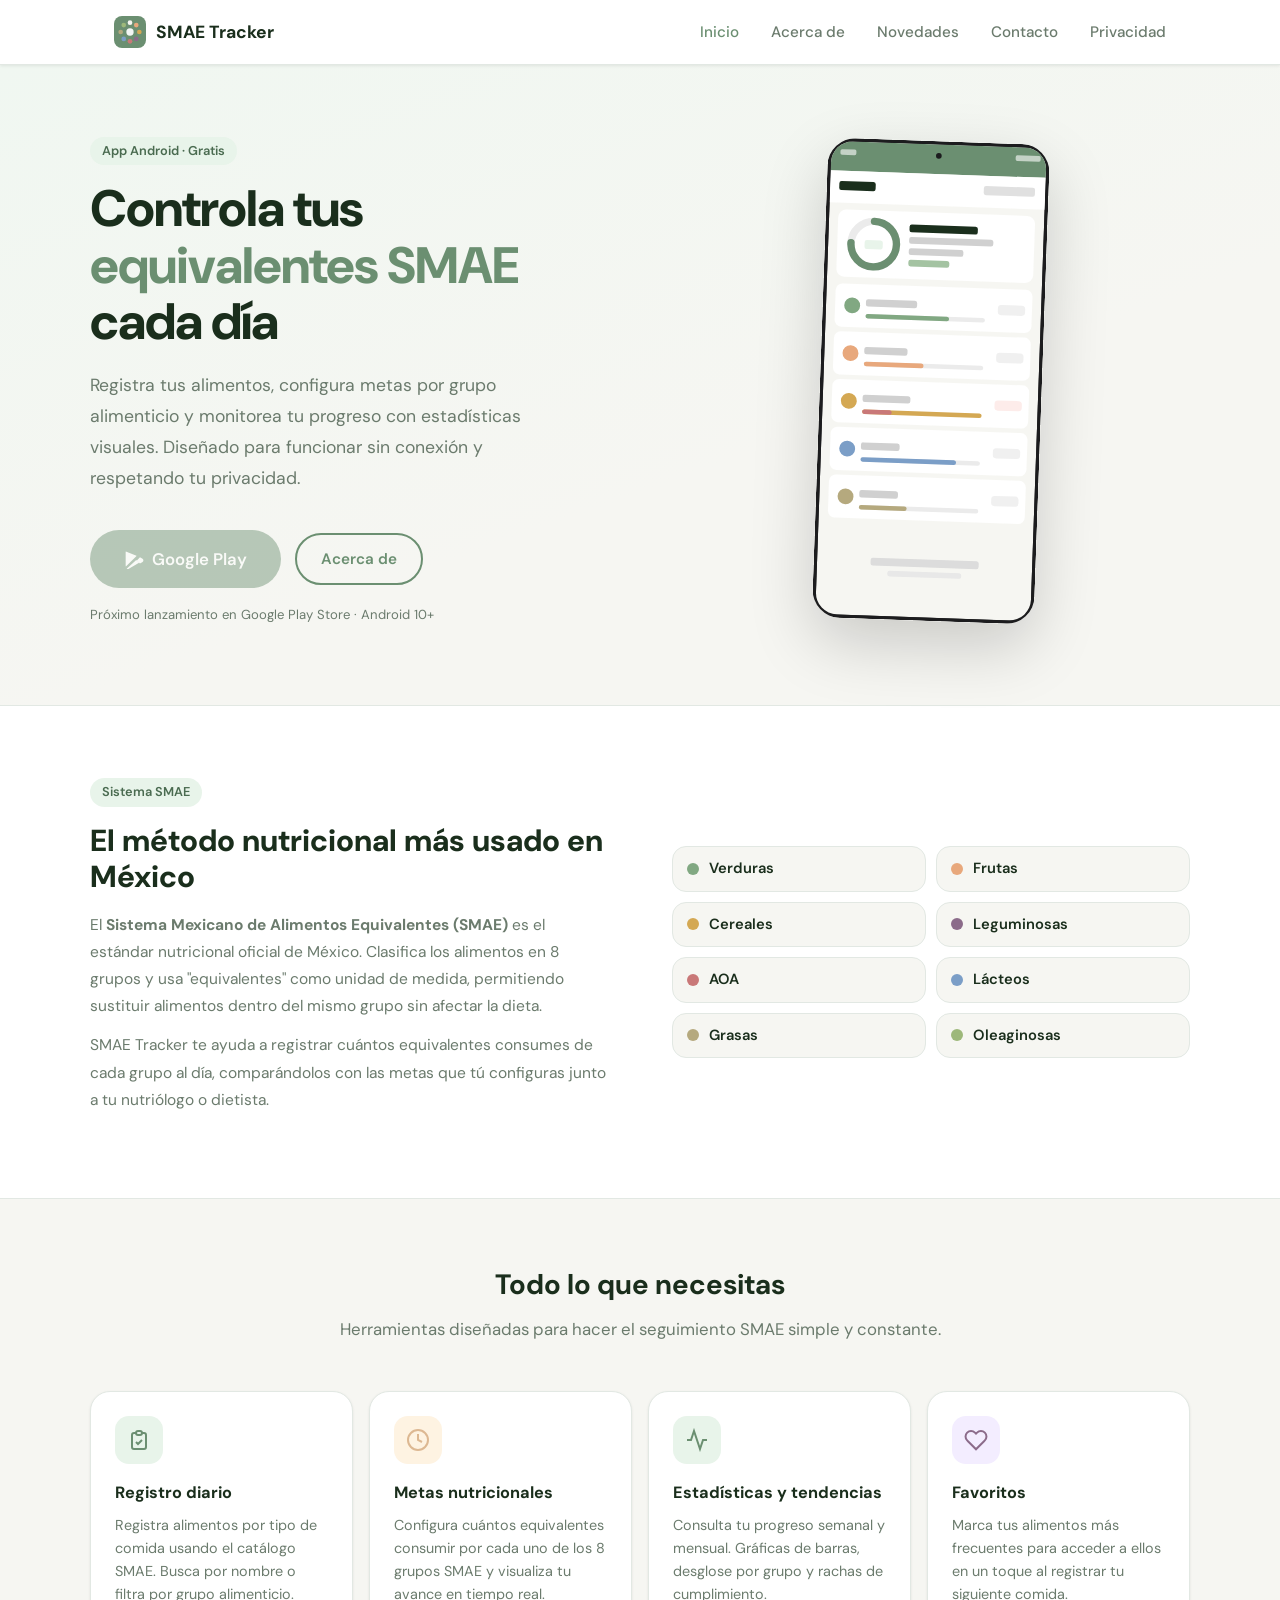
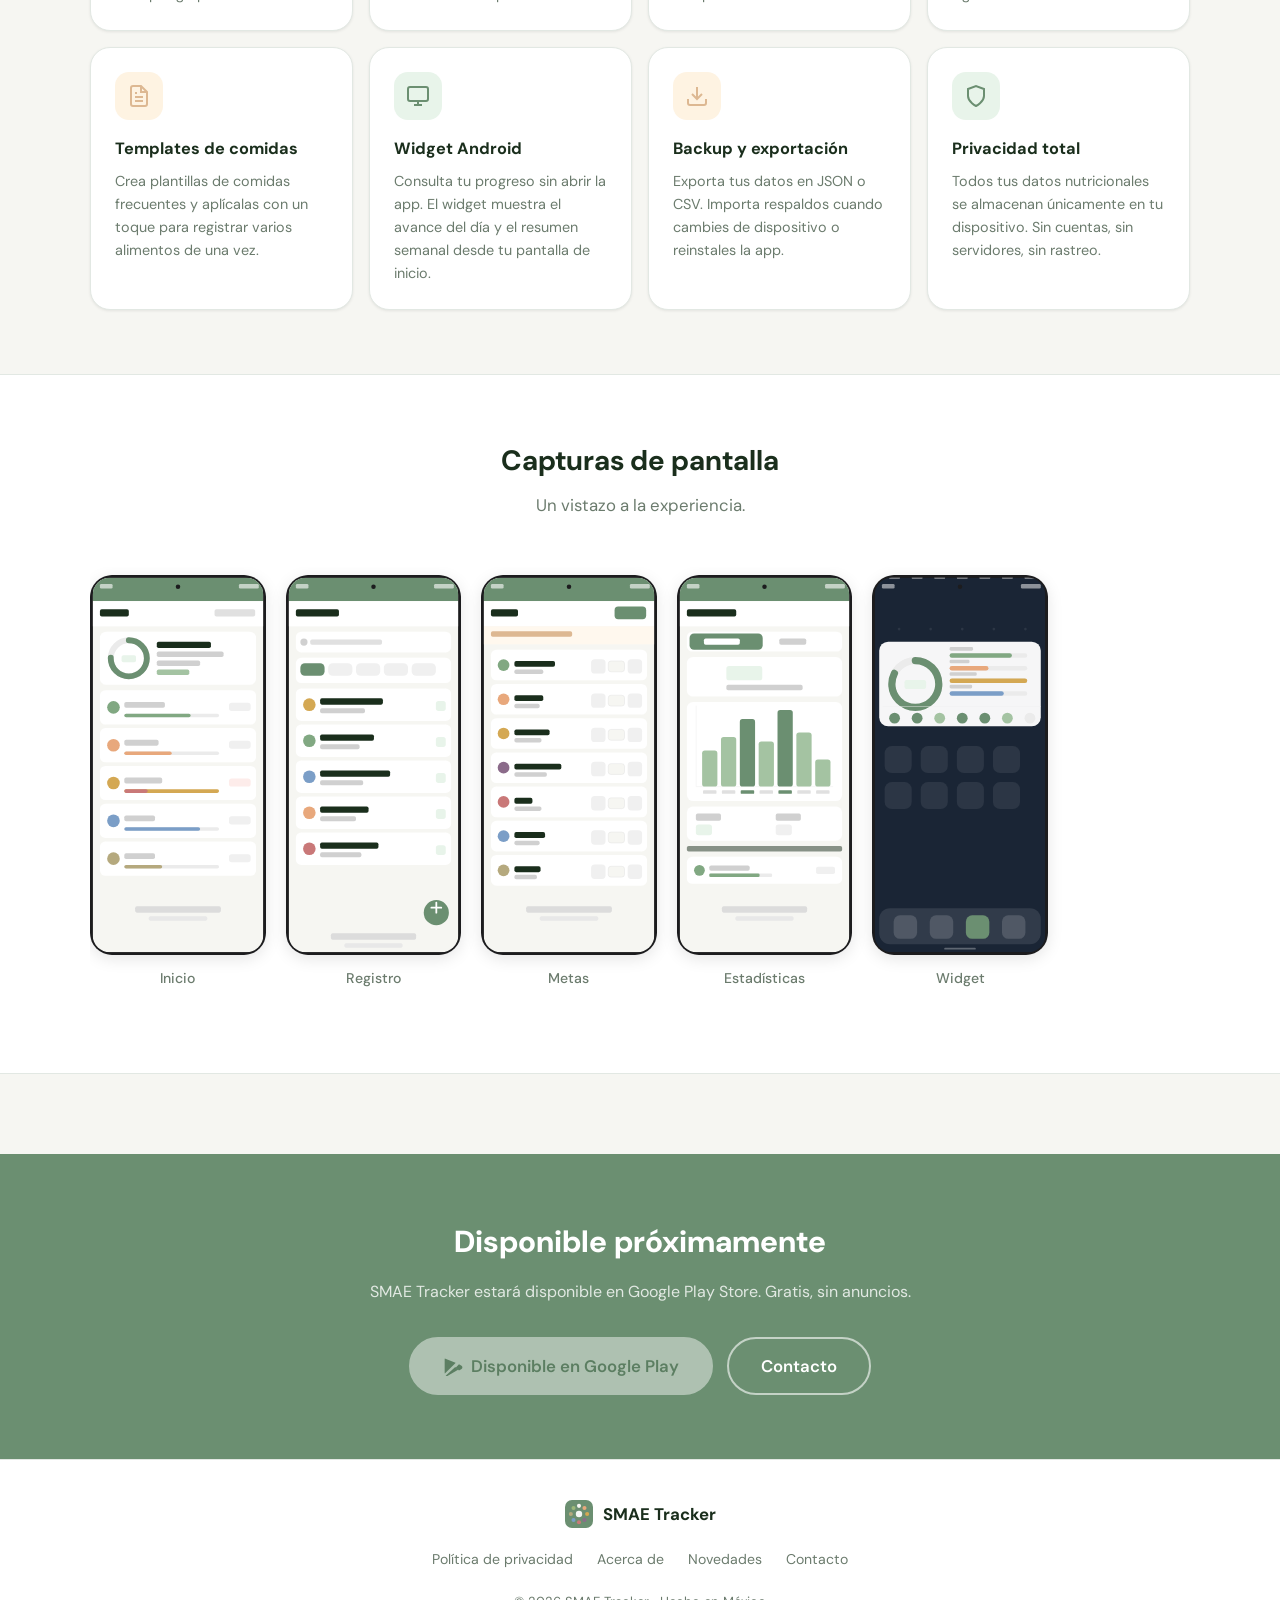
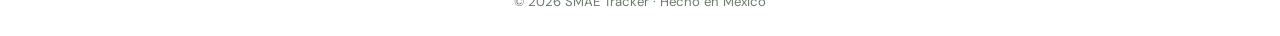
==== gh-pages/index.html @ 31b7265b "Epic 26 | Sitio Web Público y GitHub Pages" ====
<!DOCTYPE html>
<html lang="es">
<head>
  <meta charset="UTF-8"/>
  <meta name="viewport" content="width=device-width, initial-scale=1.0"/>
  <title>SMAE Tracker — Controla tus equivalentes SMAE</title>
  <meta name="description" content="Aplicación Android para el seguimiento diario de alimentos usando el Sistema Mexicano de Alimentos Equivalentes (SMAE). Metas, estadísticas y widget."/>
  <link rel="icon" type="image/svg+xml" href="assets/favicon.svg"/>
  <link rel="stylesheet" href="css/styles.css"/>
  <style>
    /* ── Hero ───────────────────────────────────────────────────────────────── */
    .hero {
      padding: 72px 24px 80px;
      background: linear-gradient(160deg, #f0f7f1 0%, var(--surface) 60%);
    }
    .hero__inner {
      max-width: 1100px; margin: 0 auto;
      display: grid; grid-template-columns: 1fr 1fr;
      align-items: center; gap: 64px;
    }
    .hero__title {
      font-size: clamp(2.2rem, 5vw, 3.2rem);
      font-weight: 800; line-height: 1.1;
      margin-bottom: 20px;
      letter-spacing: -1px;
    }
    .hero__title span { color: var(--sage); }
    .hero__desc {
      font-size: 1.1rem; color: var(--text-muted);
      line-height: 1.75; margin-bottom: 36px; max-width: 480px;
    }
    .hero__actions { display: flex; align-items: center; gap: 14px; flex-wrap: wrap; }
    .hero__note { font-size: .82rem; color: var(--text-muted); margin-top: 16px; }
    .hero__mockup {
      display: flex; justify-content: center; align-items: center;
    }
    .hero__mockup img {
      height: 480px; border-radius: 28px;
      box-shadow: 0 24px 64px rgba(0,0,0,.18);
      transform: rotate(2deg);
      transition: transform .3s;
    }
    .hero__mockup img:hover { transform: rotate(0deg) scale(1.02); }

    /* ── SMAE section ───────────────────────────────────────────────────────── */
    .smae-section {
      background: white;
      padding: 72px 24px;
      border-top: 1px solid var(--border);
      border-bottom: 1px solid var(--border);
    }
    .smae-section__inner { max-width: 1100px; margin: 0 auto; }
    .smae-layout {
      display: grid; grid-template-columns: 1fr 1fr;
      align-items: center; gap: 64px;
    }
    .smae-text h2 { font-size: 1.9rem; font-weight: 800; margin-bottom: 16px; line-height: 1.2; }
    .smae-text p  { font-size: .97rem; color: var(--text-muted); line-height: 1.75; margin-bottom: 12px; }
    .groups-grid {
      display: grid; grid-template-columns: repeat(2, 1fr); gap: 10px;
    }
    .group-chip {
      display: flex; align-items: center; gap: 10px;
      background: var(--surface); border-radius: var(--radius-md);
      padding: 10px 14px; border: 1px solid var(--border);
    }
    .group-dot { width: 12px; height: 12px; border-radius: 50%; flex-shrink: 0; }
    .group-chip__name { font-size: .92rem; font-weight: 600; }

    /* ── Features ───────────────────────────────────────────────────────────── */
    .features-grid {
      display: grid;
      grid-template-columns: repeat(auto-fill, minmax(260px, 1fr));
      gap: 16px;
    }
    .feature-card {
      background: white; border-radius: var(--radius-lg);
      padding: 24px; box-shadow: var(--shadow-sm);
      border: 1px solid var(--border);
      transition: box-shadow .2s, transform .15s;
    }
    .feature-card:hover { box-shadow: var(--shadow-md); transform: translateY(-2px); }
    .feature-card__icon {
      width: 48px; height: 48px; border-radius: 14px;
      display: flex; align-items: center; justify-content: center;
      margin-bottom: 16px;
    }
    .feature-card h3 { font-size: 1.02rem; font-weight: 700; margin-bottom: 8px; }
    .feature-card p  { font-size: .9rem; color: var(--text-muted); line-height: 1.6; }

    /* ── Screenshots ────────────────────────────────────────────────────────── */
    .screenshots-track {
      display: flex; gap: 20px;
      overflow-x: auto; padding: 8px 0 20px;
      scroll-snap-type: x mandatory;
      scrollbar-width: none;
    }
    .screenshots-track::-webkit-scrollbar { display: none; }
    .screenshot-item { flex: 0 0 auto; scroll-snap-align: start; text-align: center; }
    .screenshot-item img {
      height: 380px; border-radius: 22px;
      box-shadow: var(--shadow-md);
      transition: transform .2s;
    }
    .screenshot-item img:hover { transform: scale(1.02); }
    .screenshot-item p {
      margin-top: 12px; font-size: .88rem;
      color: var(--text-muted); font-weight: 500;
    }

    /* ── CTA banner ─────────────────────────────────────────────────────────── */
    .cta-banner {
      background: var(--sage);
      padding: 64px 24px; text-align: center;
      margin-top: 80px;
    }
    .cta-banner h2 { font-size: 1.9rem; font-weight: 800; color: white; margin-bottom: 12px; }
    .cta-banner p  { font-size: 1rem; color: rgba(255,255,255,.8); margin-bottom: 32px; }
    .btn--white {
      background: white; color: var(--sage-dark);
      border-color: white;
    }
    .btn--white:hover { background: var(--surface); }
    .btn--white-outline {
      border-color: rgba(255,255,255,.6); color: white; background: transparent;
    }
    .btn--white-outline:hover { background: rgba(255,255,255,.1); }

    /* ── Responsive ─────────────────────────────────────────────────────────── */
    @media (max-width: 860px) {
      .hero__inner   { grid-template-columns: 1fr; gap: 48px; }
      .hero__mockup  { order: -1; }
      .hero__mockup img { height: 340px; transform: none; }
      .hero__title   { font-size: 2.2rem; }
      .smae-layout   { grid-template-columns: 1fr; gap: 40px; }
    }
    @media (max-width: 480px) {
      .hero { padding: 48px 20px 56px; }
      .hero__mockup img { height: 280px; }
      .groups-grid { grid-template-columns: 1fr 1fr; }
      .cta-banner { padding: 48px 20px; }
      .cta-banner h2 { font-size: 1.5rem; }
    }
  </style>
</head>
<body>

  <!-- ── Nav ─────────────────────────────────────────────────────────────── -->
  <nav class="nav">
    <div class="nav__inner">
      <a href="index.html" class="nav__brand">
        <img src="assets/logo.svg" alt="SMAE Tracker"/>
        SMAE Tracker
      </a>
      <ul class="nav__links">
        <li><a href="index.html"          data-nav>Inicio</a></li>
        <li><a href="about.html"          data-nav>Acerca de</a></li>
        <li><a href="changelog.html"      data-nav>Novedades</a></li>
        <li><a href="contact.html"        data-nav>Contacto</a></li>
        <li><a href="privacy-policy.html" data-nav>Privacidad</a></li>
      </ul>
      <button class="nav__toggle" id="nav-toggle" aria-label="Menú" aria-expanded="false">
        <svg width="22" height="22" fill="none" stroke="currentColor" stroke-width="2" stroke-linecap="round">
          <line x1="3" y1="6"  x2="19" y2="6"/>
          <line x1="3" y1="11" x2="19" y2="11"/>
          <line x1="3" y1="16" x2="19" y2="16"/>
        </svg>
      </button>
    </div>
    <div class="nav__mobile" id="nav-mobile">
      <a href="index.html"          data-nav>Inicio</a>
      <a href="about.html"          data-nav>Acerca de</a>
      <a href="changelog.html"      data-nav>Novedades</a>
      <a href="contact.html"        data-nav>Contacto</a>
      <a href="privacy-policy.html" data-nav>Privacidad</a>
    </div>
  </nav>

  <main>

    <!-- ── Hero ──────────────────────────────────────────────────────────── -->
    <section class="hero">
      <div class="hero__inner">
        <div class="hero__text">
          <div class="badge">App Android · Gratis</div>
          <h1 class="hero__title">
            Controla tus<br/>
            <span>equivalentes SMAE</span><br/>
            cada día
          </h1>
          <p class="hero__desc">
            Registra tus alimentos, configura metas por grupo alimenticio
            y monitorea tu progreso con estadísticas visuales.
            Diseñado para funcionar sin conexión y respetando tu privacidad.
          </p>
          <div class="hero__actions">
            <a href="#" class="btn btn--primary btn--lg btn--disabled" aria-disabled="true">
              <svg width="20" height="20" viewBox="0 0 24 24" fill="currentColor">
                <path d="M3.18 23.76a2.5 2.5 0 0 0 2.59-.14L18.1 16.5l-3.4-3.4-11.52 10.66zm-1-20.8C2.07 3.4 2 3.9 2 4.42v15.16c0 .52.07 1 .18 1.44l.07.07L15.07 8.26l-.07-.06L2.18 2.96zm20.07 8.7-3.07-1.74-3.74 3.74 3.74 3.74 3.1-1.76a2.5 2.5 0 0 0 0-4z"/>
              </svg>
              Google Play
            </a>
            <a href="about.html" class="btn btn--outline">Acerca de</a>
          </div>
          <p class="hero__note">Próximo lanzamiento en Google Play Store · Android 10+</p>
        </div>

        <div class="hero__mockup">
          <img src="assets/screenshots/dashboard.svg" alt="SMAE Tracker — Pantalla de inicio"/>
        </div>
      </div>
    </section>

    <!-- ── ¿Qué es SMAE? ──────────────────────────────────────────────────── -->
    <section class="smae-section">
      <div class="smae-section__inner">
        <div class="smae-layout">

          <div class="smae-text">
            <div class="badge">Sistema SMAE</div>
            <h2>El método nutricional más usado en México</h2>
            <p>
              El <strong>Sistema Mexicano de Alimentos Equivalentes (SMAE)</strong> es
              el estándar nutricional oficial de México. Clasifica los alimentos en
              8 grupos y usa "equivalentes" como unidad de medida, permitiendo sustituir
              alimentos dentro del mismo grupo sin afectar la dieta.
            </p>
            <p>
              SMAE Tracker te ayuda a registrar cuántos equivalentes consumes de cada
              grupo al día, comparándolos con las metas que tú configuras junto a
              tu nutriólogo o dietista.
            </p>
          </div>

          <div class="groups-grid">
            <div class="group-chip">
              <div class="group-dot" style="background:#81A882;"></div>
              <span class="group-chip__name">Verduras</span>
            </div>
            <div class="group-chip">
              <div class="group-dot" style="background:#E8A87C;"></div>
              <span class="group-chip__name">Frutas</span>
            </div>
            <div class="group-chip">
              <div class="group-dot" style="background:#D4A853;"></div>
              <span class="group-chip__name">Cereales</span>
            </div>
            <div class="group-chip">
              <div class="group-dot" style="background:#8B6B8A;"></div>
              <span class="group-chip__name">Leguminosas</span>
            </div>
            <div class="group-chip">
              <div class="group-dot" style="background:#C97878;"></div>
              <span class="group-chip__name">AOA</span>
            </div>
            <div class="group-chip">
              <div class="group-dot" style="background:#7B9EC7;"></div>
              <span class="group-chip__name">Lácteos</span>
            </div>
            <div class="group-chip">
              <div class="group-dot" style="background:#B5A97E;"></div>
              <span class="group-chip__name">Grasas</span>
            </div>
            <div class="group-chip">
              <div class="group-dot" style="background:#9DB87A;"></div>
              <span class="group-chip__name">Oleaginosas</span>
            </div>
          </div>

        </div>
      </div>
    </section>

    <!-- ── Features ──────────────────────────────────────────────────────── -->
    <section class="section">
      <div class="section__inner">
        <h2 class="section__title">Todo lo que necesitas</h2>
        <p class="section__subtitle">Herramientas diseñadas para hacer el seguimiento SMAE simple y constante.</p>

        <div class="features-grid">

          <div class="feature-card">
            <div class="feature-card__icon" style="background:#E8F4EA;">
              <svg width="24" height="24" fill="none" stroke="#6B8F71" stroke-width="2" viewBox="0 0 24 24">
                <path d="M9 5H7a2 2 0 00-2 2v12a2 2 0 002 2h10a2 2 0 002-2V7a2 2 0 00-2-2h-2M9 5a2 2 0 002 2h2a2 2 0 002-2M9 5a2 2 0 012-2h2a2 2 0 012 2m-6 9l2 2 4-4"/>
              </svg>
            </div>
            <h3>Registro diario</h3>
            <p>Registra alimentos por tipo de comida usando el catálogo SMAE. Busca por nombre o filtra por grupo alimenticio.</p>
          </div>

          <div class="feature-card">
            <div class="feature-card__icon" style="background:#FEF3E2;">
              <svg width="24" height="24" fill="none" stroke="#DDB892" stroke-width="2" viewBox="0 0 24 24">
                <circle cx="12" cy="12" r="10"/>
                <path d="M12 6v6l4 2"/>
              </svg>
            </div>
            <h3>Metas nutricionales</h3>
            <p>Configura cuántos equivalentes consumir por cada uno de los 8 grupos SMAE y visualiza tu avance en tiempo real.</p>
          </div>

          <div class="feature-card">
            <div class="feature-card__icon" style="background:#E8F4EA;">
              <svg width="24" height="24" fill="none" stroke="#6B8F71" stroke-width="2" viewBox="0 0 24 24">
                <polyline points="22 12 18 12 15 21 9 3 6 12 2 12"/>
              </svg>
            </div>
            <h3>Estadísticas y tendencias</h3>
            <p>Consulta tu progreso semanal y mensual. Gráficas de barras, desglose por grupo y rachas de cumplimiento.</p>
          </div>

          <div class="feature-card">
            <div class="feature-card__icon" style="background:#F3EDFF;">
              <svg width="24" height="24" fill="none" stroke="#8B6B8A" stroke-width="2" viewBox="0 0 24 24">
                <path d="M20.84 4.61a5.5 5.5 0 00-7.78 0L12 5.67l-1.06-1.06a5.5 5.5 0 00-7.78 7.78l1.06 1.06L12 21.23l7.78-7.78 1.06-1.06a5.5 5.5 0 000-7.78z"/>
              </svg>
            </div>
            <h3>Favoritos</h3>
            <p>Marca tus alimentos más frecuentes para acceder a ellos en un toque al registrar tu siguiente comida.</p>
          </div>

          <div class="feature-card">
            <div class="feature-card__icon" style="background:#FEF3E2;">
              <svg width="24" height="24" fill="none" stroke="#DDB892" stroke-width="2" viewBox="0 0 24 24">
                <path d="M14 2H6a2 2 0 00-2 2v16a2 2 0 002 2h12a2 2 0 002-2V8z"/>
                <polyline points="14 2 14 8 20 8"/>
                <line x1="16" y1="13" x2="8" y2="13"/>
                <line x1="16" y1="17" x2="8" y2="17"/>
                <polyline points="10 9 9 9 8 9"/>
              </svg>
            </div>
            <h3>Templates de comidas</h3>
            <p>Crea plantillas de comidas frecuentes y aplícalas con un toque para registrar varios alimentos de una vez.</p>
          </div>

          <div class="feature-card">
            <div class="feature-card__icon" style="background:#E8F4EA;">
              <svg width="24" height="24" fill="none" stroke="#6B8F71" stroke-width="2" viewBox="0 0 24 24">
                <rect x="2" y="3" width="20" height="14" rx="2"/>
                <path d="M8 21h8M12 17v4"/>
              </svg>
            </div>
            <h3>Widget Android</h3>
            <p>Consulta tu progreso sin abrir la app. El widget muestra el avance del día y el resumen semanal desde tu pantalla de inicio.</p>
          </div>

          <div class="feature-card">
            <div class="feature-card__icon" style="background:#FEF3E2;">
              <svg width="24" height="24" fill="none" stroke="#DDB892" stroke-width="2" viewBox="0 0 24 24">
                <path d="M21 15v4a2 2 0 01-2 2H5a2 2 0 01-2-2v-4"/>
                <polyline points="7 10 12 15 17 10"/>
                <line x1="12" y1="15" x2="12" y2="3"/>
              </svg>
            </div>
            <h3>Backup y exportación</h3>
            <p>Exporta tus datos en JSON o CSV. Importa respaldos cuando cambies de dispositivo o reinstales la app.</p>
          </div>

          <div class="feature-card">
            <div class="feature-card__icon" style="background:#E8F4EA;">
              <svg width="24" height="24" fill="none" stroke="#6B8F71" stroke-width="2" viewBox="0 0 24 24">
                <path d="M12 22s8-4 8-10V5l-8-3-8 3v7c0 6 8 10 8 10z"/>
              </svg>
            </div>
            <h3>Privacidad total</h3>
            <p>Todos tus datos nutricionales se almacenan únicamente en tu dispositivo. Sin cuentas, sin servidores, sin rastreo.</p>
          </div>

        </div>
      </div>
    </section>

    <!-- ── Screenshots ────────────────────────────────────────────────────── -->
    <section class="section" style="background:white; border-top:1px solid var(--border); border-bottom:1px solid var(--border);">
      <div class="section__inner">
        <h2 class="section__title">Capturas de pantalla</h2>
        <p class="section__subtitle">Un vistazo a la experiencia.</p>

        <div class="screenshots-track">
          <div class="screenshot-item">
            <img src="assets/screenshots/dashboard.svg" alt="Pantalla de inicio"/>
            <p>Inicio</p>
          </div>
          <div class="screenshot-item">
            <img src="assets/screenshots/register.svg" alt="Registro de alimentos"/>
            <p>Registro</p>
          </div>
          <div class="screenshot-item">
            <img src="assets/screenshots/goals.svg" alt="Configuración de metas"/>
            <p>Metas</p>
          </div>
          <div class="screenshot-item">
            <img src="assets/screenshots/statistics.svg" alt="Estadísticas"/>
            <p>Estadísticas</p>
          </div>
          <div class="screenshot-item">
            <img src="assets/screenshots/widget.svg" alt="Widget Android"/>
            <p>Widget</p>
          </div>
        </div>
      </div>
    </section>

    <!-- ── CTA ────────────────────────────────────────────────────────────── -->
    <section class="cta-banner">
      <h2>Disponible próximamente</h2>
      <p>SMAE Tracker estará disponible en Google Play Store. Gratis, sin anuncios.</p>
      <div style="display:flex; justify-content:center; gap:14px; flex-wrap:wrap;">
        <a href="#" class="btn btn--white btn--lg btn--disabled" aria-disabled="true">
          <svg width="20" height="20" viewBox="0 0 24 24" fill="currentColor">
            <path d="M3.18 23.76a2.5 2.5 0 0 0 2.59-.14L18.1 16.5l-3.4-3.4-11.52 10.66zm-1-20.8C2.07 3.4 2 3.9 2 4.42v15.16c0 .52.07 1 .18 1.44l.07.07L15.07 8.26l-.07-.06L2.18 2.96zm20.07 8.7-3.07-1.74-3.74 3.74 3.74 3.74 3.1-1.76a2.5 2.5 0 0 0 0-4z"/>
          </svg>
          Disponible en Google Play
        </a>
        <a href="contact.html" class="btn btn--white-outline btn--lg">Contacto</a>
      </div>
    </section>

  </main>

  <!-- ── Footer ──────────────────────────────────────────────────────────── -->
  <footer class="footer" style="margin-top:0;">
    <div class="footer__inner">
      <div class="footer__brand">
        <img src="assets/logo.svg" alt="SMAE Tracker"/>
        SMAE Tracker
      </div>
      <nav class="footer__links">
        <a href="privacy-policy.html">Política de privacidad</a>
        <a href="about.html">Acerca de</a>
        <a href="changelog.html">Novedades</a>
        <a href="contact.html">Contacto</a>
      </nav>
      <p class="footer__copy">© 2026 SMAE Tracker · Hecho en México</p>
    </div>
  </footer>

  <script src="js/main.js"></script>
</body>
</html>
---- gh-pages/css/styles.css ----
@import url('https://fonts.googleapis.com/css2?family=DM+Sans:opsz,wght@9..40,300;9..40,400;9..40,500;9..40,600;9..40,700&display=swap');

/* ── Variables ──────────────────────────────────────────────────────────────── */
:root {
  --sage:        #6B8F71;
  --sage-muted:  #A4C3A2;
  --sage-dark:   #4A6B50;
  --sand:        #DDB892;
  --surface:     #F6F6F2;
  --white:       #FFFFFF;
  --text:        #1A2E1C;
  --text-muted:  #6B7B6D;
  --border:      #E2E8E3;
  --shadow-sm:   0 1px 3px rgba(0,0,0,.08);
  --shadow-md:   0 4px 16px rgba(0,0,0,.10);
  --radius-sm:   8px;
  --radius-md:   14px;
  --radius-lg:   20px;
  --radius-full: 9999px;
}

/* ── Reset ──────────────────────────────────────────────────────────────────── */
*, *::before, *::after { box-sizing: border-box; margin: 0; padding: 0; }
html  { scroll-behavior: smooth; -webkit-text-size-adjust: 100%; }
body  { font-family: 'DM Sans', system-ui, sans-serif; background: var(--surface); color: var(--text); line-height: 1.6; }
img   { display: block; max-width: 100%; }
a     { color: inherit; text-decoration: none; }
ul    { list-style: none; }

/* ── Navigation ─────────────────────────────────────────────────────────────── */
.nav {
  position: sticky;
  top: 0;
  z-index: 100;
  background: var(--white);
  border-bottom: 1px solid var(--border);
  box-shadow: var(--shadow-sm);
}
.nav__inner {
  max-width: 1100px;
  margin: 0 auto;
  padding: 0 24px;
  height: 64px;
  display: flex;
  align-items: center;
  justify-content: space-between;
  gap: 24px;
}
.nav__brand {
  display: flex;
  align-items: center;
  gap: 10px;
  font-weight: 700;
  font-size: 1.1rem;
  color: var(--text);
}
.nav__brand img { width: 32px; height: 32px; }
.nav__links {
  display: flex;
  align-items: center;
  gap: 32px;
}
.nav__links a {
  font-size: .95rem;
  font-weight: 500;
  color: var(--text-muted);
  transition: color .15s;
}
.nav__links a:hover,
.nav__links a.active { color: var(--sage); }
.nav__toggle {
  display: none;
  background: none;
  border: none;
  cursor: pointer;
  padding: 4px;
  color: var(--text);
}
.nav__mobile {
  display: none;
  flex-direction: column;
  gap: 4px;
  padding: 12px 24px 16px;
  background: var(--white);
  border-top: 1px solid var(--border);
}
.nav__mobile.open { display: flex; }
.nav__mobile a {
  font-size: 1rem;
  font-weight: 500;
  color: var(--text-muted);
  padding: 10px 0;
  border-bottom: 1px solid var(--border);
  transition: color .15s;
}
.nav__mobile a:last-child { border-bottom: none; }
.nav__mobile a:hover,
.nav__mobile a.active { color: var(--sage); }

/* ── Footer ─────────────────────────────────────────────────────────────────── */
.footer {
  background: var(--white);
  border-top: 1px solid var(--border);
  padding: 40px 24px 24px;
  margin-top: 80px;
}
.footer__inner {
  max-width: 1100px;
  margin: 0 auto;
  display: flex;
  flex-direction: column;
  align-items: center;
  gap: 20px;
  text-align: center;
}
.footer__brand {
  display: flex;
  align-items: center;
  gap: 10px;
  font-weight: 700;
  font-size: 1.05rem;
}
.footer__brand img { width: 28px; height: 28px; }
.footer__links {
  display: flex;
  flex-wrap: wrap;
  justify-content: center;
  gap: 8px 24px;
}
.footer__links a {
  font-size: .88rem;
  color: var(--text-muted);
  transition: color .15s;
}
.footer__links a:hover { color: var(--sage); }
.footer__copy {
  font-size: .82rem;
  color: var(--text-muted);
}

/* ── Buttons ─────────────────────────────────────────────────────────────────── */
.btn {
  display: inline-flex;
  align-items: center;
  gap: 8px;
  font-family: inherit;
  font-size: .95rem;
  font-weight: 600;
  padding: 12px 24px;
  border-radius: var(--radius-full);
  border: 2px solid transparent;
  cursor: pointer;
  transition: opacity .15s, transform .1s;
  text-decoration: none;
}
.btn:hover   { opacity: .88; transform: translateY(-1px); }
.btn:active  { transform: translateY(0); }
.btn--primary  { background: var(--sage); color: var(--white); }
.btn--outline  { border-color: var(--sage); color: var(--sage); background: transparent; }
.btn--disabled { opacity: .45; pointer-events: none; }
.btn--lg { font-size: 1.05rem; padding: 14px 32px; }

/* ── Cards ───────────────────────────────────────────────────────────────────── */
.card {
  background: var(--white);
  border-radius: var(--radius-lg);
  box-shadow: var(--shadow-sm);
  padding: 24px;
}

/* ── Section ─────────────────────────────────────────────────────────────────── */
.section { padding: 64px 24px; }
.section__inner { max-width: 1100px; margin: 0 auto; }
.section__title {
  font-size: 1.75rem;
  font-weight: 700;
  text-align: center;
  margin-bottom: 8px;
}
.section__subtitle {
  font-size: 1.05rem;
  color: var(--text-muted);
  text-align: center;
  margin-bottom: 48px;
}

/* ── Badge ───────────────────────────────────────────────────────────────────── */
.badge {
  display: inline-block;
  background: #E8F4EA;
  color: var(--sage-dark);
  font-size: .8rem;
  font-weight: 600;
  padding: 4px 12px;
  border-radius: var(--radius-full);
  margin-bottom: 16px;
}

/* ── Responsive ──────────────────────────────────────────────────────────────── */
@media (max-width: 768px) {
  .nav__links  { display: none; }
  .nav__toggle { display: flex; }
  .section { padding: 48px 20px; }
  .section__title { font-size: 1.5rem; }
}
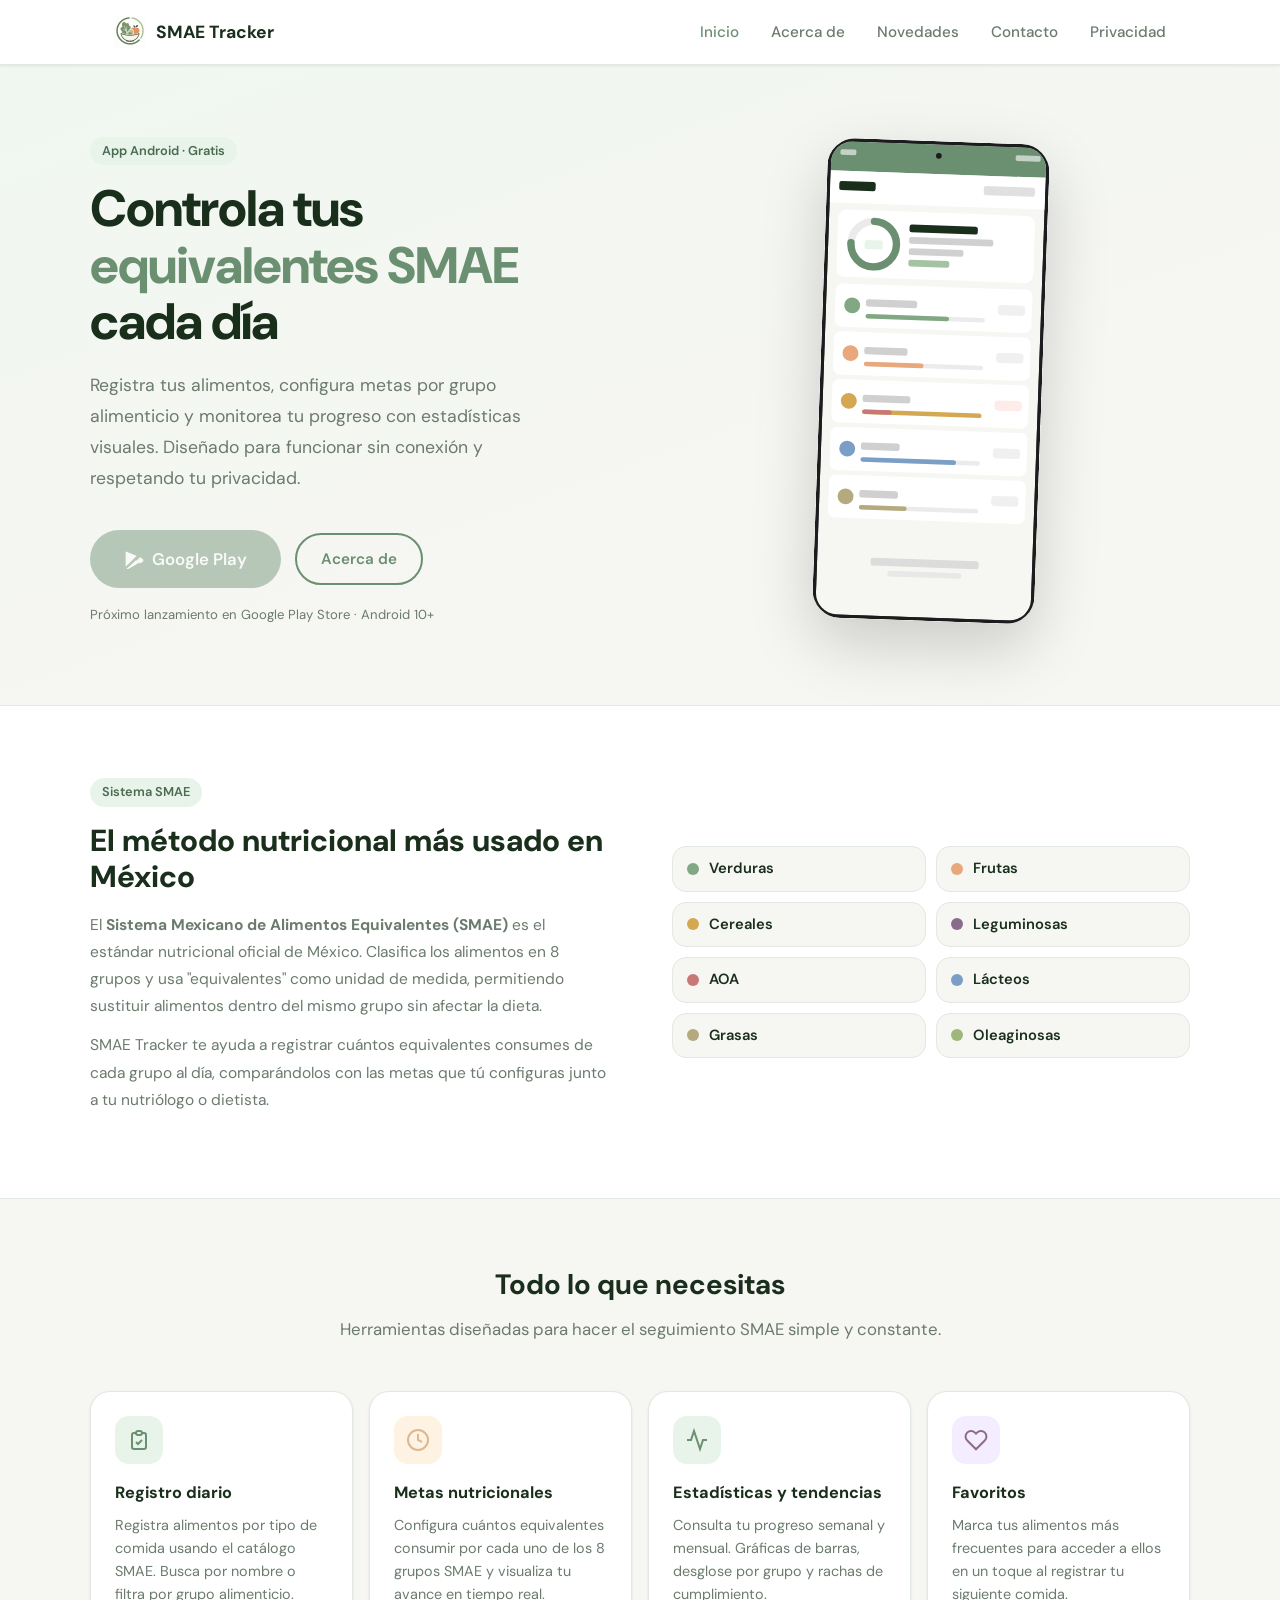
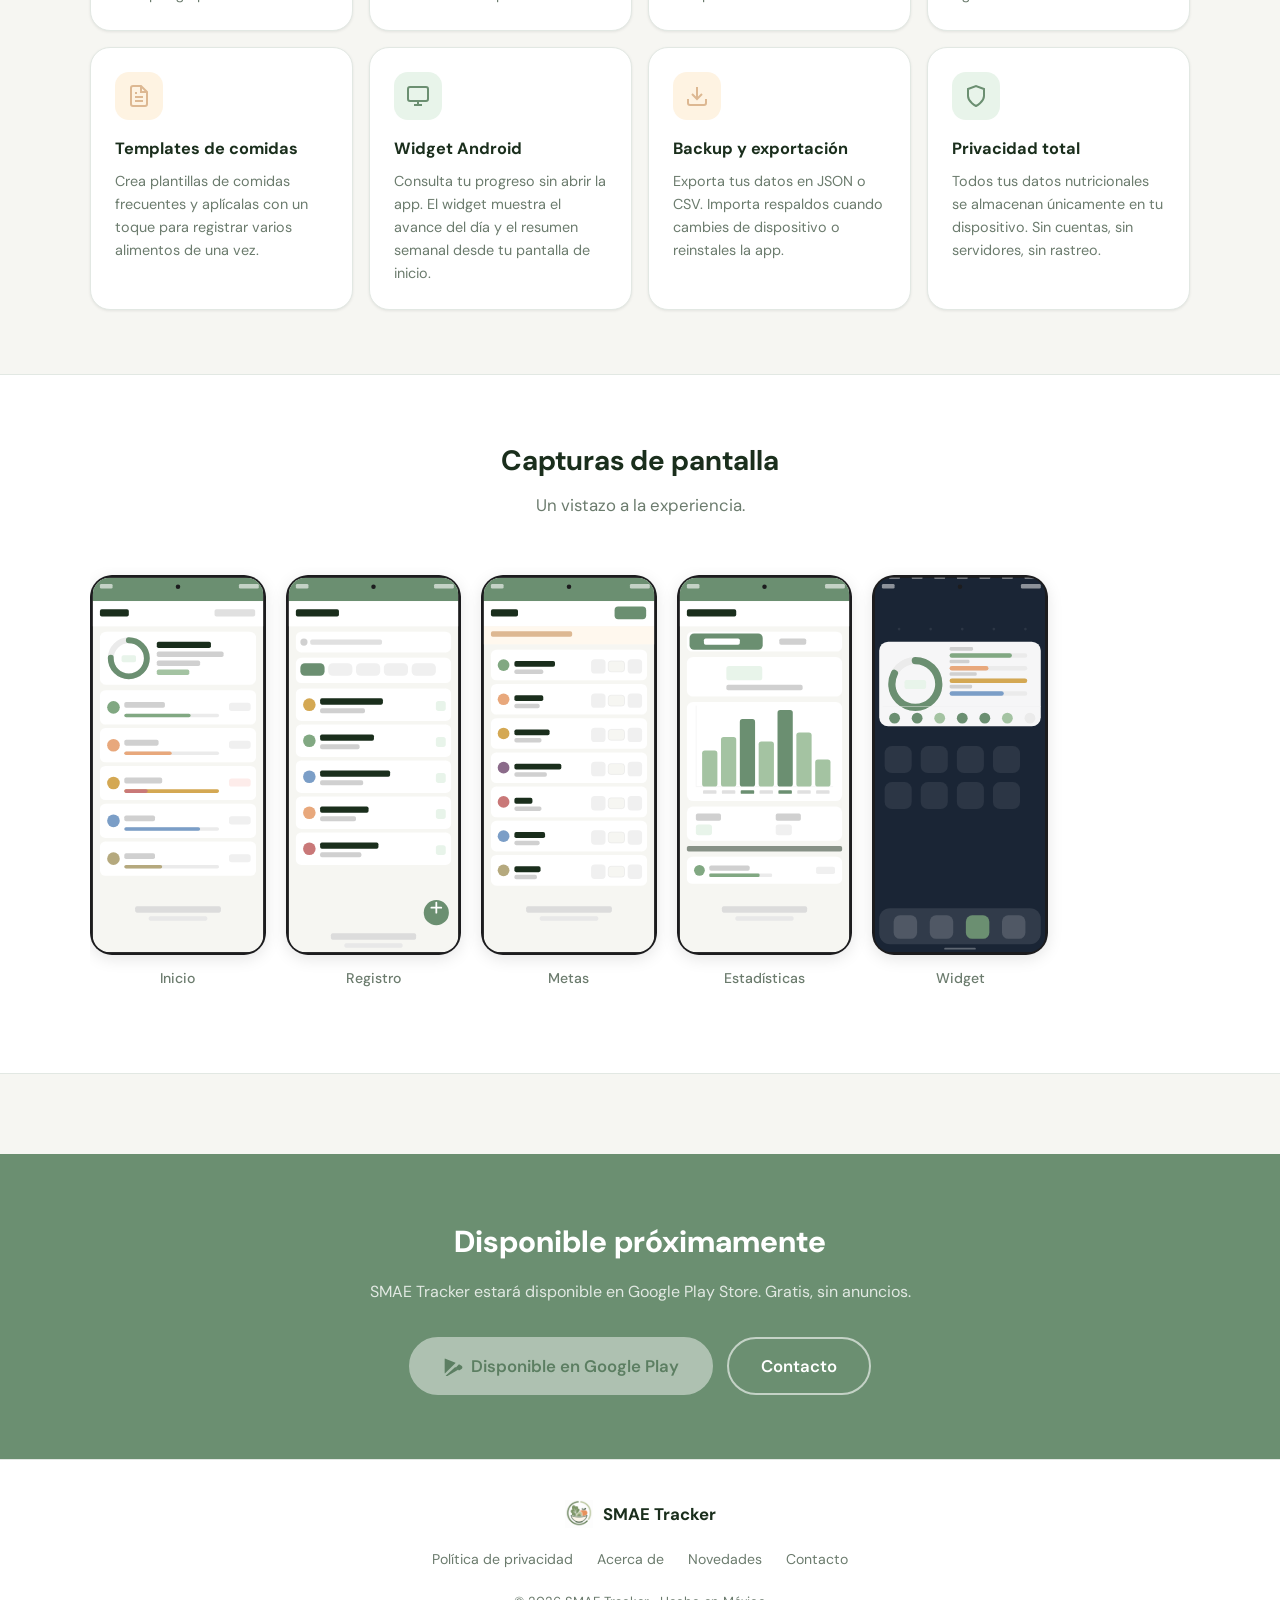
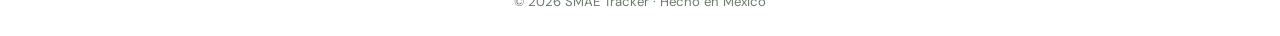
==== commit d7ae9d46: "Epic 26 | Replace Icons" ====
--- a/gh-pages/index.html
+++ b/gh-pages/index.html
@@ -5,7 +5,8 @@
   <meta name="viewport" content="width=device-width, initial-scale=1.0"/>
   <title>SMAE Tracker — Controla tus equivalentes SMAE</title>
   <meta name="description" content="Aplicación Android para el seguimiento diario de alimentos usando el Sistema Mexicano de Alimentos Equivalentes (SMAE). Metas, estadísticas y widget."/>
-  <link rel="icon" type="image/svg+xml" href="assets/favicon.svg"/>
+  <link rel="icon" type="image/png" href="assets/favicon.png"/>
+  <link rel="apple-touch-icon" href="assets/apple-touch-icon.png"/>
   <link rel="stylesheet" href="css/styles.css"/>
   <style>
     /* ── Hero ───────────────────────────────────────────────────────────────── */
@@ -149,7 +150,7 @@
   <nav class="nav">
     <div class="nav__inner">
       <a href="index.html" class="nav__brand">
-        <img src="assets/logo.svg" alt="SMAE Tracker"/>
+        <img src="assets/logo.png" alt="SMAE Tracker"/>
         SMAE Tracker
       </a>
       <ul class="nav__links">
@@ -423,7 +424,7 @@
   <footer class="footer" style="margin-top:0;">
     <div class="footer__inner">
       <div class="footer__brand">
-        <img src="assets/logo.svg" alt="SMAE Tracker"/>
+        <img src="assets/logo.png" alt="SMAE Tracker"/>
         SMAE Tracker
       </div>
       <nav class="footer__links">
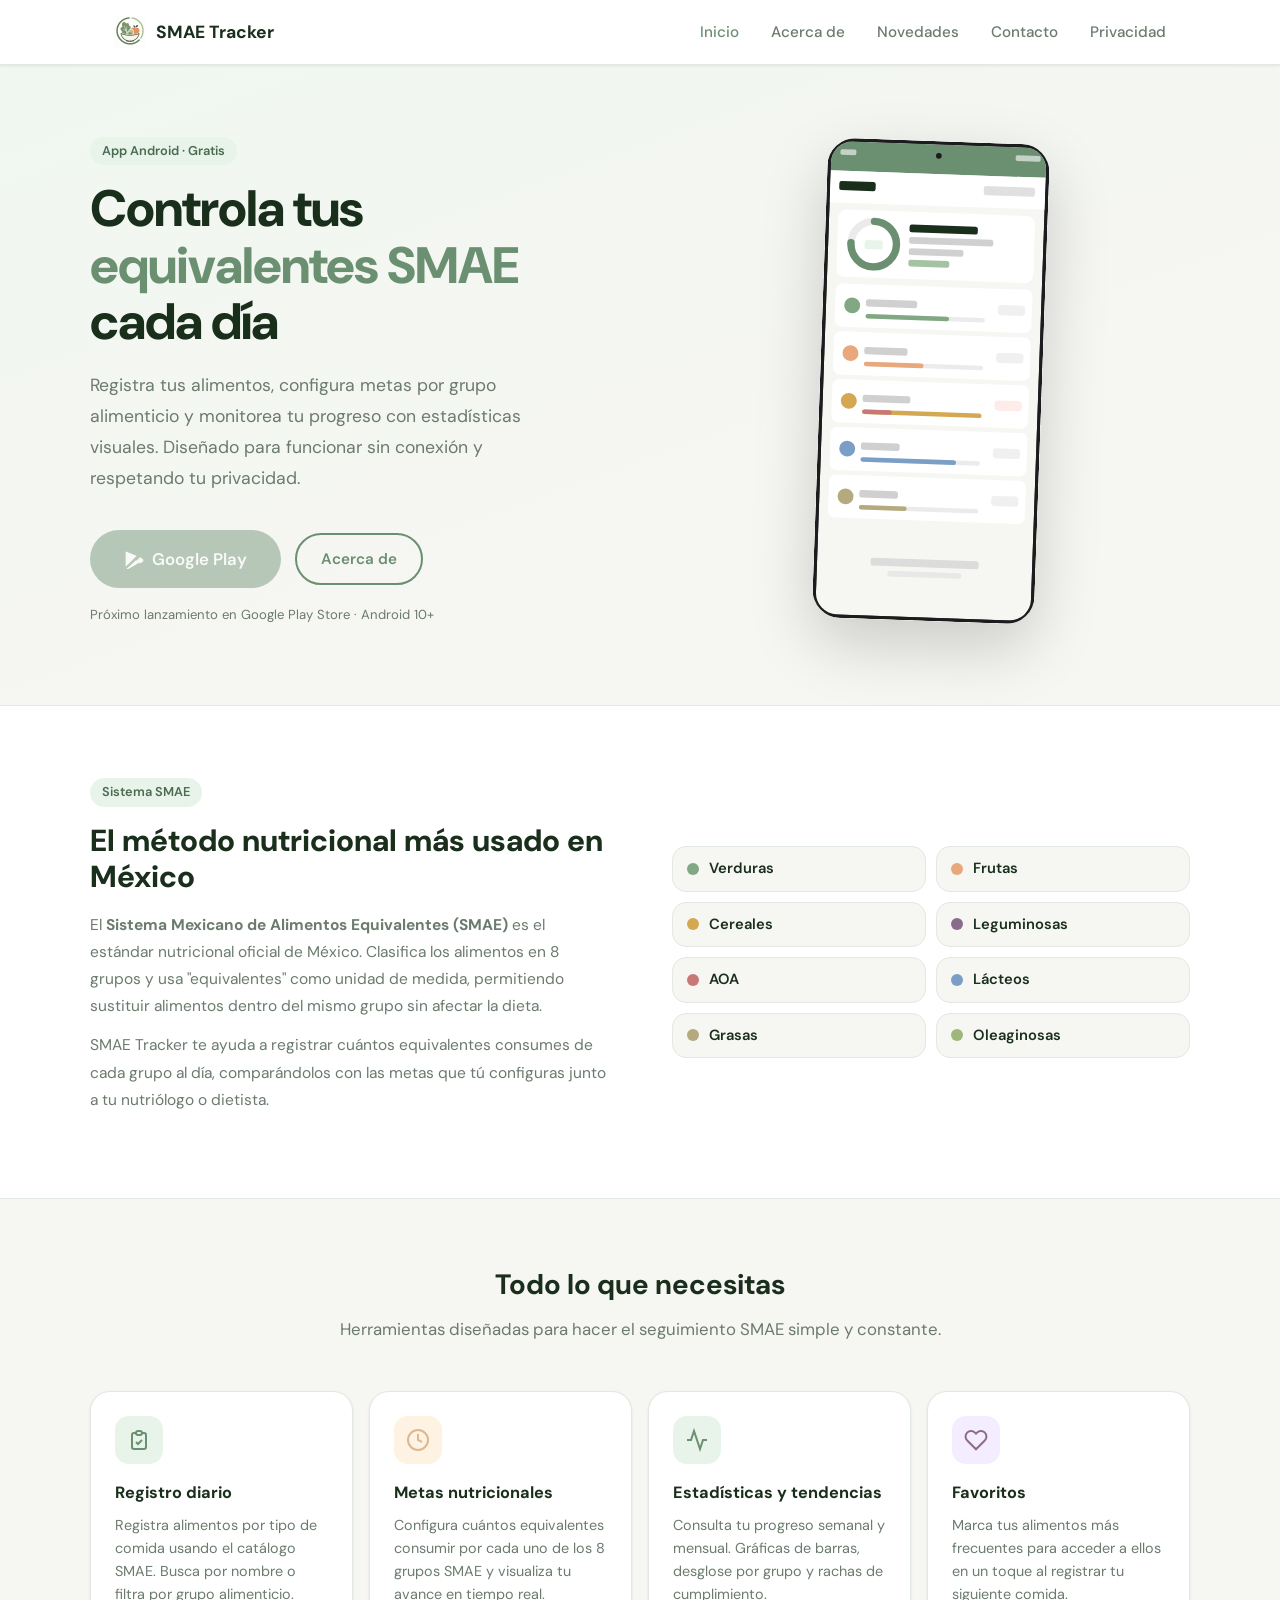
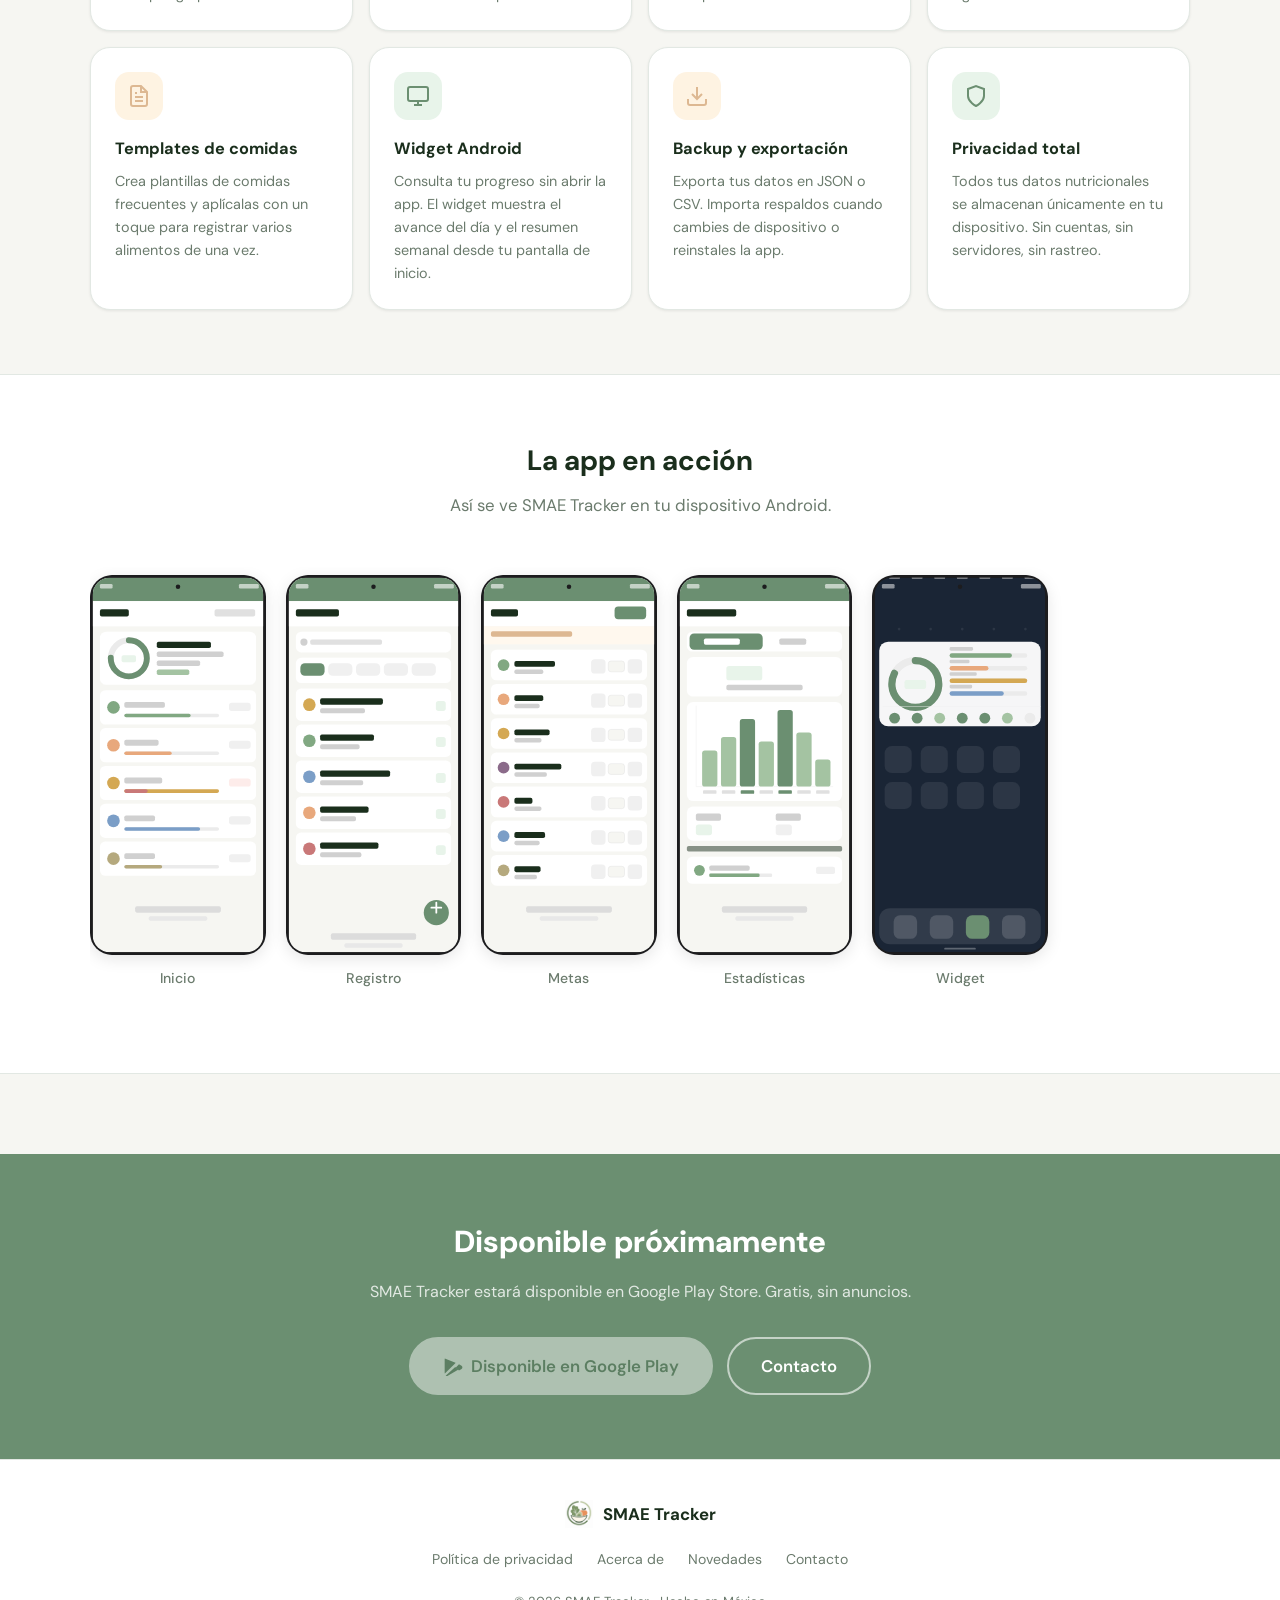
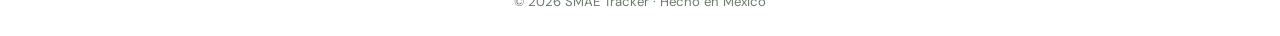
==== commit bfb0d077: "No Epic | Adjustments" ====
--- a/gh-pages/index.html
+++ b/gh-pages/index.html
@@ -375,8 +375,8 @@
     <!-- ── Screenshots ────────────────────────────────────────────────────── -->
     <section class="section" style="background:white; border-top:1px solid var(--border); border-bottom:1px solid var(--border);">
       <div class="section__inner">
-        <h2 class="section__title">Capturas de pantalla</h2>
-        <p class="section__subtitle">Un vistazo a la experiencia.</p>
+        <h2 class="section__title">La app en acción</h2>
+        <p class="section__subtitle">Así se ve SMAE Tracker en tu dispositivo Android.</p>
 
         <div class="screenshots-track">
           <div class="screenshot-item">
